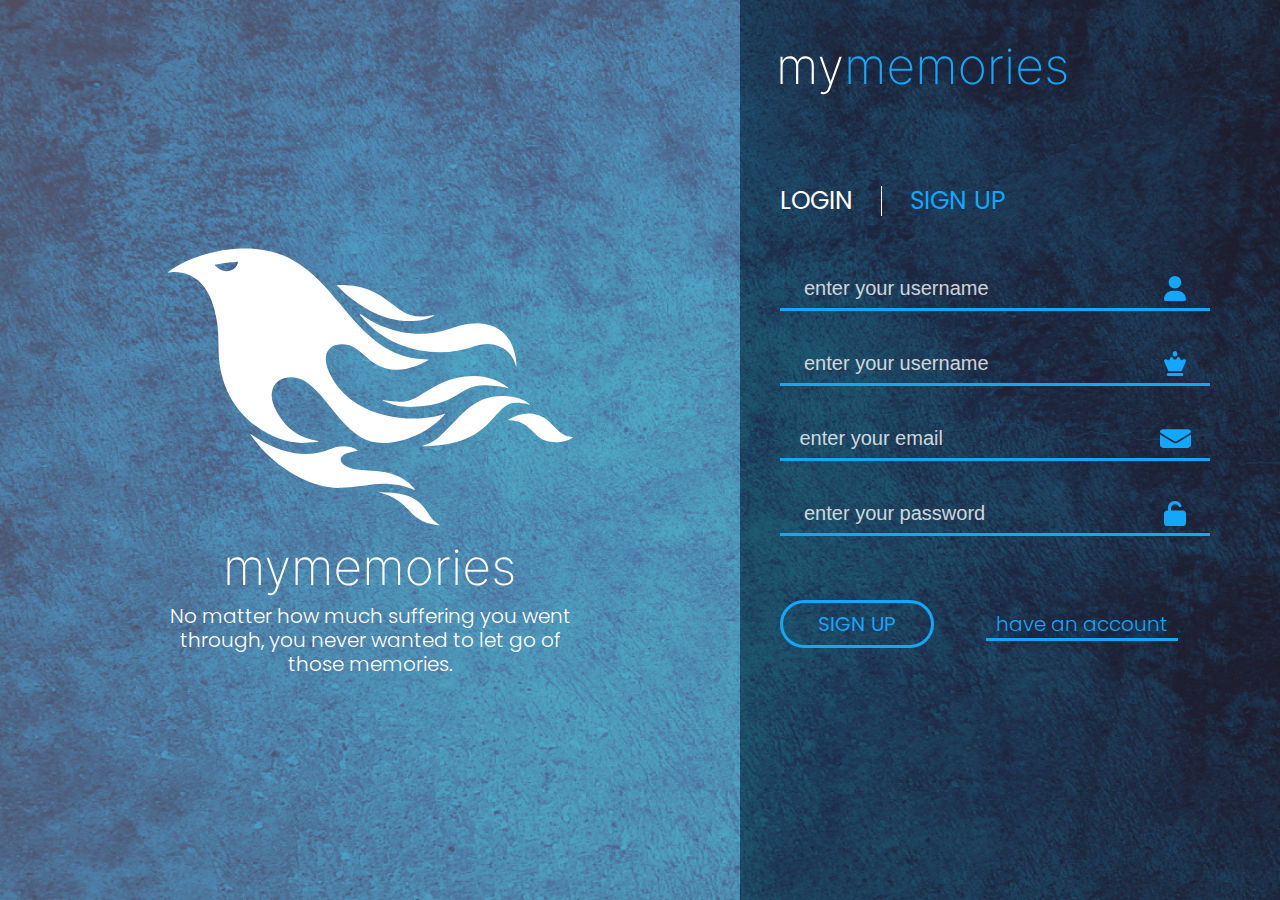
==== index.html @ 7f6b6991 "wait" ====
<!DOCTYPE html>
<html lang="en">
    <head>
        <meta charset="UTF-8" />
        <meta http-equiv="X-UA-Compatible" content="IE=edge" />
        <meta name="viewport" content="width=device-width, initial-scale=1.0" />
        <link rel="stylesheet" href="./styles/css/main.css" />
        <title>memories</title>
    </head>
    <body>
        <main class="wrapper">
            <aside class="showcase">
                <img src="./images/showcase-img.svg" alt="showcase" />
                <img src="./images/mymemories-white.svg" alt="logo" />
                <p>
                    No matter how much suffering you went through, you never
                    wanted to let go of those memories.
                </p>
            </aside>
            <aside class="register">
                <img src="./images/mymemories-blue.svg" alt="logo" />
                <div class="tabs">
                    <span id="login" class="active-tab">login</span>
                    <img src="./images/line.svg" alt="line" />
                    <span id="signup">sign up</span>
                </div>
                <form method="post">
                    <div class="input">
                        <input
                            type="text"
                            placeholder="enter your username"
                            required
                            name="username"
                        />
                        <img src="./images/user.svg" alt="icon" />
                    </div>
                    <div class="input">
                        <input
                            type="text"
                            placeholder="enter your username"
                            required
                            name="name"
                        />
                        <img src="./images/queen.svg" alt="icon" />
                    </div>
                    <div class="input">
                        <input
                            type="email"
                            placeholder="enter your email"
                            required
                            name="email"
                        />
                        <img src="./images/envelope.svg" alt="icon" />
                    </div>
                    <div class="input">
                        <input
                            type="password"
                            placeholder="enter your password"
                            required
                            name="password"
                        />
                        <img src="./images/unlock.svg" alt="icon" />
                    </div>
                    <div class="btns">
                        <button class="btn">sign up</button>
                        <a href="#" class="link">have an account</a>
                    </div>
                </form>
            </aside>
        </main>
        <script src="./index.js"></script>
    </body>
</html>
---- styles/css/main.css ----
* {
  padding: 0;
  margin: 0;
  box-sizing: border-box;
}

ul {
  list-style: none;
}

a {
  text-decoration: none;
  color: inherit;
}

body {
  font-family: Poppins-Light;
}

.btn {
  text-transform: uppercase;
  font-family: Poppins-Regular;
  color: #12a7fb;
  border: 3px solid #12a7fb;
  padding: 6px 35px;
  font-size: 20px;
  background-color: transparent;
  border-radius: 50px;
  transition: all 0.4s;
}
.btn:hover {
  cursor: pointer;
  color: white;
  border: 3px solid white;
}

.link {
  font-size: 20px;
  border-bottom: 3px solid #12a7fb;
  text-transform: lowercase;
  transition: all 0.5s;
  padding: 0 10px;
  color: #12a7fb;
}
.link:hover {
  cursor: pointer;
  color: white;
  border-bottom: 3px solid white;
}

.list-item {
  width: 100%;
  font-size: 20px;
  height: 50px;
  margin-bottom: 4px;
  display: flex;
  align-items: center;
  color: white;
  padding-left: 20px;
  transition: all 0.5s;
  cursor: pointer;
}
.list-item:hover {
  background-color: rgba(18, 167, 251, 0.2);
}
.list-item span {
  margin-left: 10px;
}

.input {
  min-width: 430px;
  border-bottom: 3px solid #12a7fb;
  display: flex;
  align-items: center;
  justify-content: center;
  position: relative;
  margin-bottom: 2rem;
}
.input input {
  background-color: transparent;
  outline: none;
  border: none;
  height: 40px;
  width: 350px;
  font-size: 20px;
  transition: all 0.4s;
  color: rgba(255, 255, 255, 0.8);
  margin-right: 10px;
}
.input input:focus + img {
  transition: transform 0.4s;
  transform: translateX(20px);
  fill: white;
}
.input input::placeholder {
  color: rgba(255, 255, 255, 0.8);
}
.input input:-ms-input-placeholder {
  color: rgba(255, 255, 255, 0.8);
}
.input input::-ms-input-placeholder {
  color: rgba(255, 255, 255, 0.8);
}

.tabs {
  width: 225px;
  margin-bottom: 3rem;
  display: flex;
  align-items: center;
  justify-content: space-between;
}
.tabs span {
  text-transform: uppercase;
  font-size: 25px;
  font-family: Poppins-Regular;
  color: #12a7fb;
}
.tabs span:hover {
  cursor: pointer;
}
.tabs .active-tab {
  color: white;
}

@media (max-width: 530px) {
  .input {
    min-width: 230px;
  }
  .input input {
    width: 180px;
  }
  .btn {
    border: 3px solid #12a7fb;
    padding: 4px 25px;
    font-size: 15px;
  }
}
/* width */
::-webkit-scrollbar {
  width: 5px;
}

/* Track */
::-webkit-scrollbar-track {
  background: rgba(0, 0, 0, 0.6352941176);
}

/* Handle */
::-webkit-scrollbar-thumb {
  background: #12a7fb;
}

/* Handle on hover */
::-webkit-scrollbar-thumb:hover {
  background: #555;
}

@font-face {
  font-family: Poppins-Thin;
  src: url("../../typography/poppins/Poppins-Thin.ttf");
}
@font-face {
  font-family: Poppins-Medium;
  src: url("../../typography/poppins/Poppins-Medium.ttf");
}
@font-face {
  font-family: Poppins-Light;
  src: url("../../typography/poppins/Poppins-Light.ttf");
}
@font-face {
  font-family: Poppins-Regular;
  src: url("../../typography/poppins/Poppins-Regular.ttf");
}
@font-face {
  font-family: Poppins-ExtraBold;
  src: url("../../typography/poppins/Poppins-ExtraBold.ttf");
}
@font-face {
  font-family: Poppins-Bold;
  src: url("../../typography/poppins/Poppins-Bold.ttf");
}
@font-face {
  font-family: Poppins-Black;
  src: url("../../typography/poppins/Poppins-Black.ttf");
}
.wrapper {
  height: 100vh;
  width: 100%;
  background-size: cover;
  background-repeat: no-repeat;
  background-position: center;
  background-image: url(../../images/wrapper.png);
  display: flex;
  justify-content: space-between;
  align-items: center;
}

.memories-wrapper {
  height: 100vh;
  width: 100%;
  background-size: cover;
  background-repeat: no-repeat;
  background-position: center;
  position: relative;
  overflow: hidden;
  background: linear-gradient(45deg, rgba(101, 72, 72, 0.45), rgba(101, 72, 72, 0.45)), url(../../images/wrapper.png);
  display: grid;
  grid-template-columns: 300px auto;
  grid-template-rows: 75px auto;
  grid-template-areas: "sidebar header" "sidebar content";
}

@media (max-width: 940px) {
  .memories-wrapper {
    grid-template-columns: auto;
    grid-template-areas: "header" "content";
  }
}
.showcase {
  width: 100%;
  height: 100%;
  background-color: rgba(171, 148, 148, 0.45);
  display: flex;
  justify-content: center;
  flex-direction: column;
  align-items: center;
}
.showcase p {
  width: 430px;
  text-align: center;
  font-size: 20px;
  line-height: 24px;
  color: white;
  font-weight: 500;
  text-align: center;
  margin-top: 0.5rem;
  font-variation-settings: "slnt" 0;
}

.register {
  min-width: 540px;
  background-color: rgba(48, 33, 33, 0.6);
  height: 100%;
  padding-left: 2.5rem;
  padding-right: 6rem;
  padding-top: 3rem;
}
.register img:nth-child(1) {
  margin-bottom: 5rem;
}
.register .btns {
  margin-top: 4rem;
}
.register .btns a {
  margin-left: 3rem;
}

.sidebar {
  grid-area: sidebar;
  width: 300px;
  height: 100%;
  padding-top: 1rem;
  background-color: rgba(48, 33, 33, 0.6);
  display: flex;
  flex-direction: column;
  align-items: center;
  position: relative;
}
.sidebar .hamburger {
  display: flex;
  justify-content: center;
  align-items: center;
  position: absolute;
  right: 0;
  cursor: pointer;
  top: 85px;
  z-index: 100;
  transform: translateX(100%);
  background-color: rgba(48, 33, 33, 0.9);
  border-bottom-right-radius: 50%;
  border-top-right-radius: 50%;
  height: 50px;
  width: 60px;
  display: none;
}
.sidebar img[alt=logo] {
  width: 270px;
}
.sidebar .btn {
  margin-top: 3rem;
}
.sidebar .nav_list {
  width: 100%;
  margin-top: 8rem;
}

@media (max-width: 940px) {
  .sidebar {
    background-color: rgba(48, 33, 33, 0.9);
    position: absolute;
    left: 0;
    top: 0;
    z-index: 100;
    transform: translateX(-100%);
  }
  .sidebar .hamburger {
    display: flex;
  }
}
.header {
  height: 75px;
  background-color: rgba(48, 33, 33, 0.9);
  grid-area: header;
  display: flex;
  justify-content: space-between;
  align-items: center;
  padding: 0 80px;
}
.header .input {
  margin-bottom: 0;
}

@media (max-width: 1100px) {
  .header {
    padding: 0 10px;
  }
}
@media (max-width: 630px) {
  .header .input {
    min-width: 230px;
  }
  .header .input input {
    width: 180px;
  }
}
@media (max-width: 385px) {
  .header .input {
    min-width: 200px;
  }
  .header .input input {
    width: 150px;
  }
}
.content {
  grid-area: content;
  padding: 3rem 3rem 0 3rem;
  display: flex;
  justify-content: space-between;
  flex-wrap: wrap;
  overflow-y: scroll;
  gap: 20px;
}

@media (max-width: 940px) {
  .content {
    justify-content: center;
    padding: 3rem 0 0 0;
  }
}
.card {
  height: 180px;
  width: 485px;
  background-color: rgba(54, 46, 46, 0.8);
  position: relative;
  overflow: hidden;
  border-radius: 30px;
  display: flex;
}
.card:hover .action_menu {
  transform: translateX(0);
}
.card:hover .action_menu .action-icon {
  margin-left: 0;
}
.card .img_icon_container {
  display: flex;
  flex-direction: column;
  justify-content: space-around;
  margin: 0 30px;
  width: 100px;
  height: 100%;
}
.card .img_icon_container .img_box {
  height: 100px;
  width: 100px;
  border-radius: 50px;
  overflow: hidden;
}
.card .img_icon_container .img_box img {
  object-fit: cover;
  height: 100px;
  width: 100px;
}
.card .img_icon_container .icon_box {
  width: 100%;
  display: flex;
  justify-content: space-between;
}
.card .img_icon_container .icon_box .icon {
  height: 50px;
  width: 50px;
  display: flex;
  justify-content: center;
  align-items: center;
  border-radius: 50px;
  cursor: pointer;
  transition: all 0.5s;
}
.card .img_icon_container .icon_box .icon:hover {
  background-color: rgba(18, 167, 251, 0.2);
}
.card .title_desc_date_container {
  display: flex;
  flex-direction: column;
}
.card .title_desc_date_container .title {
  margin: 20px 0;
  font-size: 23px;
  font-weight: 600;
  line-height: 28px;
  color: white;
  text-align: left;
}
.card .title_desc_date_container .desc {
  font-size: 15px;
  font-weight: 600;
  line-height: 18px;
  text-align: left;
  color: #a7a7a7;
  padding-right: 2rem;
}
.card .title_desc_date_container .date {
  font-size: 14px;
  font-weight: 600;
  line-height: 17px;
  text-align: right;
  margin-top: 2rem;
  color: white;
  padding-right: 2rem;
}
.card .action_menu {
  display: flex;
  flex-direction: column;
  justify-content: space-evenly;
  align-items: center;
  position: absolute;
  top: 0;
  right: 0rem;
  transform: translateX(70%);
  height: 100%;
  width: 90px;
  border-top-right-radius: 30px;
  border-bottom-right-radius: 30px;
  transition: all 0.4s;
  background-color: #12a7fb;
}
.card .action_menu .action-icon {
  height: 50px;
  width: 50px;
  border: 2px solid white;
  display: flex;
  justify-content: center;
  align-items: center;
  border-radius: 25px;
  margin-left: 15px;
  cursor: pointer;
}
.card .action_menu .action-icon img {
  transition: all 0.4s;
}
.card .action_menu .action-icon:hover img {
  transform: scale(0.8);
}

@media (max-width: 530px) {
  .card {
    width: 400px;
    height: 150px;
  }
  .card .img_icon_container {
    width: 80px;
  }
  .card .img_icon_container .img_box {
    height: 80px;
    width: 80px;
  }
  .card .img_icon_container .icon_box .icon {
    height: 40px;
    width: 40px;
  }
  .card .img_icon_container .icon_box .icon img {
    height: 30px;
  }
  .card .title_desc_date_container .title {
    font-size: 18px;
    margin: 10px 0;
  }
  .card .title_desc_date_container .desc {
    font-size: 13px;
  }
  .card .title_desc_date_container .date {
    font-size: 12px;
    margin-top: 1rem;
  }
  .card .action_menu .action-icon {
    height: 40px;
    width: 40px;
  }
}
@media (max-width: 420px) {
  .card {
    width: 350px;
    height: 120px;
  }
  .card .img_icon_container {
    width: 70px;
    margin: 0 8px;
    align-items: center;
  }
  .card .img_icon_container .img_box {
    height: 60px;
    width: 60px;
  }
  .card .img_icon_container .icon_box .icon {
    height: 35px;
    width: 35px;
  }
  .card .img_icon_container .icon_box .icon img {
    height: 30px;
  }
  .card .title_desc_date_container .title {
    font-size: 16px;
    margin: 5px 0;
  }
  .card .title_desc_date_container .desc {
    font-size: 12px;
    padding-right: 1rem;
  }
  .card .title_desc_date_container .date {
    font-size: 10px;
    margin-top: 5px;
  }
  .card .action_menu {
    transform: translateX(80%);
    width: 60px;
  }
  .card .action_menu .action-icon {
    height: 30px;
    width: 30px;
  }
  .card .action_menu .action-icon img {
    height: 15px;
  }
}/*# sourceMappingURL=main.css.map */
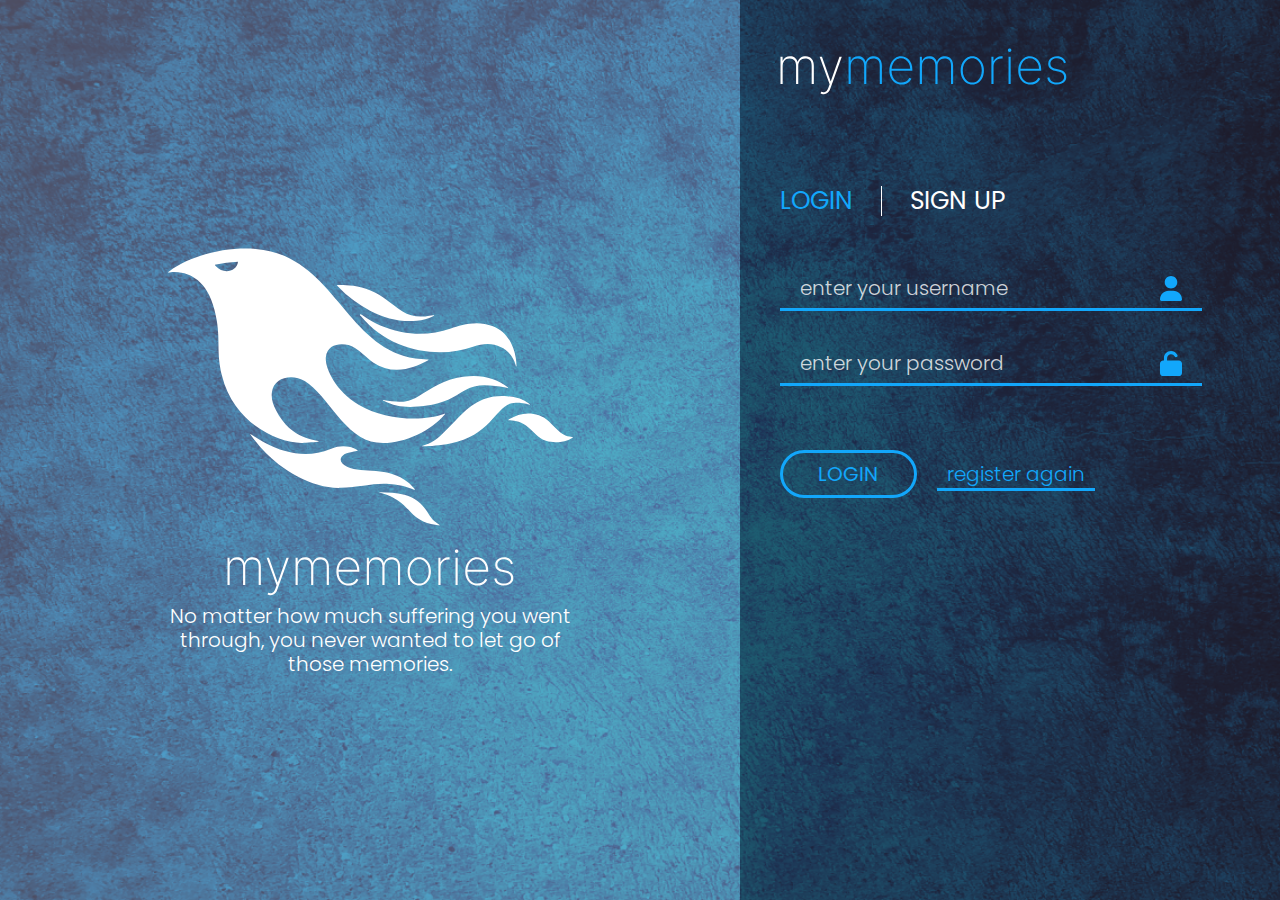
==== commit a2e09866: "heavy" ====
--- a/index.html
+++ b/index.html
@@ -20,54 +20,86 @@
             <aside class="register">
                 <img src="./images/mymemories-blue.svg" alt="logo" />
                 <div class="tabs">
-                    <span id="login" class="active-tab">login</span>
+                    <span id="login-tab" class="active-tab-btn">login</span>
                     <img src="./images/line.svg" alt="line" />
-                    <span id="signup">sign up</span>
+                    <span id="signup-tab">sign up</span>
                 </div>
-                <form method="post">
-                    <div class="input">
-                        <input
-                            type="text"
-                            placeholder="enter your username"
-                            required
-                            name="username"
-                        />
-                        <img src="./images/user.svg" alt="icon" />
-                    </div>
-                    <div class="input">
-                        <input
-                            type="text"
-                            placeholder="enter your username"
-                            required
-                            name="name"
-                        />
-                        <img src="./images/queen.svg" alt="icon" />
-                    </div>
-                    <div class="input">
-                        <input
-                            type="email"
-                            placeholder="enter your email"
-                            required
-                            name="email"
-                        />
-                        <img src="./images/envelope.svg" alt="icon" />
-                    </div>
-                    <div class="input">
-                        <input
-                            type="password"
-                            placeholder="enter your password"
-                            required
-                            name="password"
-                        />
-                        <img src="./images/unlock.svg" alt="icon" />
-                    </div>
-                    <div class="btns">
-                        <button class="btn">sign up</button>
-                        <a href="#" class="link">have an account</a>
-                    </div>
-                </form>
+                <div class="tabs-content">
+                    <form method="post" class="signup-form">
+                        <div class="input">
+                            <input
+                                id="signup-username"
+                                type="text"
+                                placeholder="enter your username"
+                                name="username"
+                            />
+                            <img src="./images/user.svg" alt="icon" />
+                        </div>
+                        <div class="input">
+                            <input
+                                id="signup-name"
+                                type="text"
+                                placeholder="enter your name"
+                                name="name"
+                            />
+                            <img src="./images/queen.svg" alt="icon" />
+                        </div>
+                        <div class="input">
+                            <input
+                                id="signup-email"
+                                type="email"
+                                placeholder="enter your email"
+                                name="email"
+                            />
+                            <img src="./images/envelope.svg" alt="icon" />
+                        </div>
+                        <div class="input">
+                            <input
+                                id="signup-password"
+                                type="password"
+                                placeholder="enter your password"
+                                name="password"
+                            />
+                            <img src="./images/unlock.svg" alt="icon" />
+                        </div>
+                        <div class="btns">
+                            <button type="submit" class="btn" id="signup-btn">
+                                sign up
+                            </button>
+                            <a href="#" class="link" id="have-acount"
+                                >have an account</a
+                            >
+                        </div>
+                    </form>
+                    <form method="post" class="login-form active-tab">
+                        <div class="input">
+                            <input
+                                id="login-username"
+                                type="text"
+                                placeholder="enter your username"
+                                name="username"
+                            />
+                            <img src="./images/user.svg" alt="icon" />
+                        </div>
+                        <div class="input">
+                            <input
+                                id="login-password"
+                                type="password"
+                                placeholder="enter your password"
+                                name="password"
+                            />
+                            <img src="./images/unlock.svg" alt="icon" />
+                        </div>
+                        <div class="btns">
+                            <button class="btn" id="login-btn">login</button>
+                            <a href="#" class="link" id="register-again"
+                                >register again</a
+                            >
+                        </div>
+                    </form>
+                </div>
             </aside>
         </main>
-        <script src="./index.js"></script>
+        <script src="./js/index.js"></script>
     </body>
 </html>
--- a/styles/css/main.css
+++ b/styles/css/main.css
@@ -2,6 +2,7 @@
   padding: 0;
   margin: 0;
   box-sizing: border-box;
+  -webkit-tap-highlight-color: transparent;
 }
 
 ul {
@@ -17,7 +18,8 @@
   font-family: Poppins-Light;
 }
 
-.btn {
+.btn,
+.btn-second {
   text-transform: uppercase;
   font-family: Poppins-Regular;
   color: #12a7fb;
@@ -28,10 +30,20 @@
   border-radius: 50px;
   transition: all 0.4s;
 }
-.btn:hover {
+.btn:hover,
+.btn-second:hover {
   cursor: pointer;
   color: white;
   border: 3px solid white;
+}
+
+.btn-second {
+  color: white;
+  border: 3px solid white;
+}
+.btn-second:hover {
+  color: rgb(214, 214, 214);
+  border: 3px solid rgb(214, 214, 214);
 }
 
 .link {
@@ -67,16 +79,21 @@
   margin-left: 10px;
 }
 
-.input {
-  min-width: 430px;
+.input,
+.textarea {
+  max-width: 430px;
   border-bottom: 3px solid #12a7fb;
   display: flex;
   align-items: center;
   justify-content: center;
   position: relative;
+  padding: 0 20px;
   margin-bottom: 2rem;
 }
-.input input {
+.input input,
+.input textarea,
+.textarea input,
+.textarea textarea {
   background-color: transparent;
   outline: none;
   border: none;
@@ -87,19 +104,38 @@
   color: rgba(255, 255, 255, 0.8);
   margin-right: 10px;
 }
-.input input:focus + img {
+.input input:focus + img,
+.input textarea:focus + img,
+.textarea input:focus + img,
+.textarea textarea:focus + img {
   transition: transform 0.4s;
   transform: translateX(20px);
   fill: white;
 }
-.input input::placeholder {
+.input input::placeholder,
+.input textarea::placeholder,
+.textarea input::placeholder,
+.textarea textarea::placeholder {
   color: rgba(255, 255, 255, 0.8);
-}
-.input input:-ms-input-placeholder {
+  font-family: Poppins-Light;
+}
+.input input:-ms-placeholder,
+.input textarea:-ms-placeholder,
+.textarea input:-ms-placeholder,
+.textarea textarea:-ms-placeholder {
   color: rgba(255, 255, 255, 0.8);
 }
-.input input::-ms-input-placeholder {
+.input input::-ms-input-placeholder,
+.input textarea::-ms-input-placeholder,
+.textarea input::-ms-input-placeholder,
+.textarea textarea::-ms-input-placeholder {
   color: rgba(255, 255, 255, 0.8);
+}
+
+.textarea textarea {
+  min-width: 350px;
+  max-width: 350px;
+  min-height: 60px;
 }
 
 .tabs {
@@ -113,24 +149,56 @@
   text-transform: uppercase;
   font-size: 25px;
   font-family: Poppins-Regular;
-  color: #12a7fb;
+  color: white;
+  transition: all 0.4s linear;
 }
 .tabs span:hover {
   cursor: pointer;
 }
-.tabs .active-tab {
-  color: white;
+.tabs .active-tab-btn {
+  color: #12a7fb;
 }
 
 @media (max-width: 530px) {
-  .input {
-    min-width: 230px;
-  }
-  .input input {
-    width: 180px;
-  }
-  .btn {
-    border: 3px solid #12a7fb;
+  .input,
+.textarea {
+    justify-content: space-between;
+    min-width: 100%;
+    padding: 0 20px;
+  }
+  .input input,
+.input textarea,
+.textarea input,
+.textarea textarea {
+    width: 300px;
+  }
+  .link {
+    font-size: 16px;
+  }
+  .btn,
+.btn-second {
+    padding: 4px 25px;
+    font-size: 15px;
+  }
+}
+@media (max-width: 470px) {
+  .input,
+.textarea {
+    justify-content: space-between;
+    min-width: 100%;
+    padding: 0 20px;
+  }
+  .input input,
+.input textarea,
+.textarea input,
+.textarea textarea {
+    width: 250px;
+  }
+  .link {
+    font-size: 16px;
+  }
+  .btn,
+.btn-second {
     padding: 4px 25px;
     font-size: 15px;
   }
@@ -216,6 +284,11 @@
     grid-template-areas: "header" "content";
   }
 }
+@media (max-width: 990px) {
+  .wrapper {
+    justify-content: center;
+  }
+}
 .showcase {
   width: 100%;
   height: 100%;
@@ -237,14 +310,38 @@
   font-variation-settings: "slnt" 0;
 }
 
+@media (max-width: 990px) {
+  .showcase {
+    display: none;
+  }
+}
 .register {
-  min-width: 540px;
+  width: 540px;
   background-color: rgba(48, 33, 33, 0.6);
   height: 100%;
   padding-left: 2.5rem;
   padding-right: 6rem;
   padding-top: 3rem;
 }
+.register .tabs-content {
+  position: relative;
+  width: 430px;
+  height: 400px;
+  overflow: hidden;
+}
+.register .tabs-content .signup-form,
+.register .tabs-content .login-form {
+  position: absolute;
+  left: 0;
+  top: 0;
+  transform: translateX(100%) scale(0.5);
+  transition: all 0.4s linear;
+  opacity: 0;
+}
+.register .tabs-content .active-tab {
+  transform: translateX(0%) scale(1);
+  opacity: 1;
+}
 .register img:nth-child(1) {
   margin-bottom: 5rem;
 }
@@ -252,9 +349,31 @@
   margin-top: 4rem;
 }
 .register .btns a {
-  margin-left: 3rem;
-}
-
+  margin-left: 1rem;
+}
+
+@media (max-width: 600px) {
+  .register {
+    width: 100%;
+    padding-left: 2.5rem;
+    padding-right: 2.5rem;
+    padding-top: 3rem;
+  }
+  .register .btns a {
+    margin-left: 1rem;
+  }
+}
+@media (max-width: 470px) {
+  .register {
+    width: 100%;
+    padding-left: 10px;
+    padding-right: 10px;
+    padding-top: 3rem;
+  }
+  .register .btns a {
+    margin-left: 1rem;
+  }
+}
 .sidebar {
   grid-area: sidebar;
   width: 300px;
@@ -301,10 +420,14 @@
     left: 0;
     top: 0;
     z-index: 100;
+    transition: all 0.4s linear;
     transform: translateX(-100%);
   }
   .sidebar .hamburger {
     display: flex;
+  }
+  .active-menu {
+    transform: translateX(0%);
   }
 }
 .header {
@@ -430,6 +553,9 @@
   padding-right: 2rem;
 }
 .card .title_desc_date_container .date {
+  position: absolute;
+  right: 1rem;
+  bottom: 1rem;
   font-size: 14px;
   font-weight: 600;
   line-height: 17px;
@@ -551,4 +677,78 @@
   .card .action_menu .action-icon img {
     height: 15px;
   }
+}
+.modal {
+  position: fixed;
+  width: 100%;
+  height: 100vh;
+  background-color: rgba(47, 56, 60, 0.7);
+  backdrop-filter: blur(5px);
+  top: 0;
+  left: 0;
+  z-index: 101;
+  padding: 40px;
+  border-bottom: 0;
+  transition: all 0.15s ease;
+  overflow-y: auto;
+  display: flex;
+  flex-direction: column;
+  align-items: center;
+  opacity: 0;
+  transform: scale(0);
+}
+.modal header {
+  height: 60px;
+  width: 100%;
+  display: flex;
+  justify-content: space-between;
+  align-items: center;
+}
+.modal header .close-btn {
+  height: 80px;
+  width: 80px;
+  display: flex;
+  justify-content: center;
+  align-items: center;
+  border-radius: 50px;
+  cursor: pointer;
+  transition: all 0.5s;
+}
+.modal header .close-btn:hover {
+  background-color: rgba(18, 167, 251, 0.2);
+}
+.modal .modal-content {
+  margin-top: 10rem;
+  display: flex;
+  flex-direction: column;
+}
+.modal .modal-content .btns {
+  display: flex;
+  justify-content: flex-end;
+}
+.modal .modal-content .btns button:nth-child(2) {
+  margin-left: 1rem;
+}
+
+.active-modal {
+  opacity: 1;
+  transform: scale(1);
+}
+
+@media (max-width: 680px) {
+  .modal {
+    padding: 10px;
+  }
+}
+@media (max-width: 540px) {
+  .modal header img[alt=logo] {
+    height: 25px;
+  }
+  .modal header .close-btn {
+    height: 50px;
+    width: 50px;
+  }
+  .modal header .close-btn img[alt=close] {
+    height: 25px;
+  }
 }/*# sourceMappingURL=main.css.map */